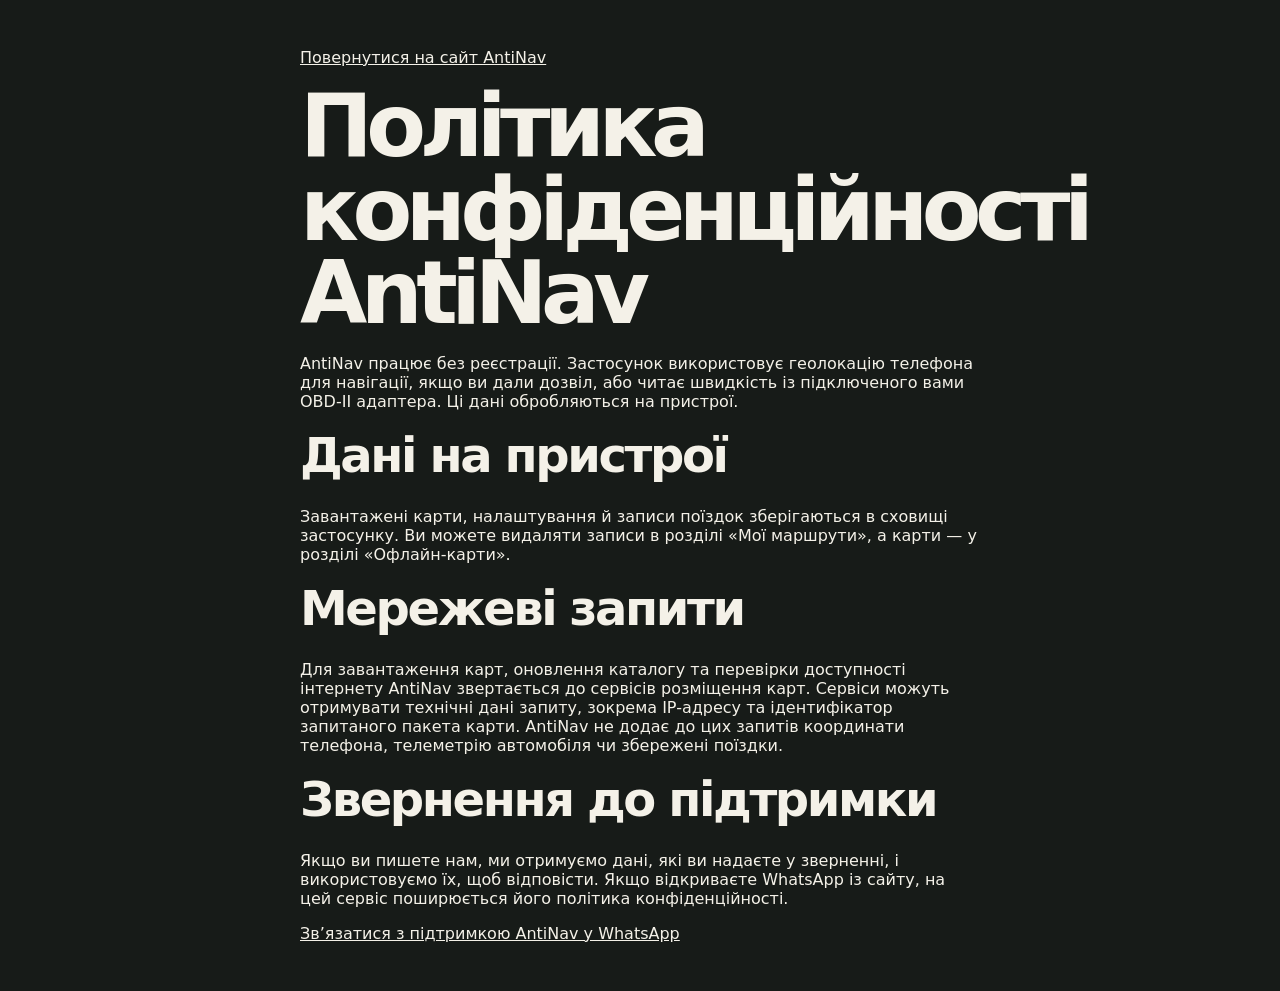
==== privacy.html @ 4d1f8fb7 "Publish AntiNav privacy policy" ====
<!doctype html>
<html lang="uk">
<head>
  <meta charset="utf-8">
  <meta name="viewport" content="width=device-width, initial-scale=1">
  <meta name="description" content="Як AntiNav використовує геолокацію, дані адаптера та збережені маршрути.">
  <title>Політика конфіденційності AntiNav</title>
  <link rel="stylesheet" href="site.css">
</head>
<body>
  <main style="max-width: 45rem; margin: 3rem auto; padding: 0 1.25rem;">
    <p><a href="./">Повернутися на сайт AntiNav</a></p>
    <h1>Політика конфіденційності AntiNav</h1>
    <p>AntiNav працює без реєстрації. Застосунок використовує геолокацію телефона для навігації, якщо ви дали дозвіл, або читає швидкість із підключеного вами OBD-II адаптера. Ці дані обробляються на пристрої.</p>
    <h2>Дані на пристрої</h2>
    <p>Завантажені карти, налаштування й записи поїздок зберігаються в сховищі застосунку. Ви можете видаляти записи в розділі «Мої маршрути», а карти — у розділі «Офлайн-карти».</p>
    <h2>Мережеві запити</h2>
    <p>Для завантаження карт, оновлення каталогу та перевірки доступності інтернету AntiNav звертається до сервісів розміщення карт. Сервіси можуть отримувати технічні дані запиту, зокрема IP-адресу та ідентифікатор запитаного пакета карти. AntiNav не додає до цих запитів координати телефона, телеметрію автомобіля чи збережені поїздки.</p>
    <h2>Звернення до підтримки</h2>
    <p>Якщо ви пишете нам, ми отримуємо дані, які ви надаєте у зверненні, і використовуємо їх, щоб відповісти. Якщо відкриваєте WhatsApp із сайту, на цей сервіс поширюється його політика конфіденційності.</p>
    <p><a href="https://wa.me/380972323660">Зв’язатися з підтримкою AntiNav у WhatsApp</a></p>
  </main>
</body>
</html>
---- site.css ----
:root {
  color-scheme: dark;
  --ink: #171b18;
  --panel: #232923;
  --line: #3c473c;
  --text: #f4f1e8;
  --muted: #c0c7bc;
  --accent: #ffae58;
  font-family: "Inter", system-ui, sans-serif;
  background: var(--ink);
  color: var(--text);
}
* { box-sizing: border-box; }
body { margin: 0; }
a { color: inherit; }
a:focus-visible { outline: 2px solid var(--accent); outline-offset: 5px; }
.shell { width: min(1120px, calc(100% - 64px)); margin-inline: auto; }
.top, .foot { display: flex; justify-content: space-between; align-items: center; gap: 20px; }
.top { min-height: 80px; border-bottom: 1px solid var(--line); }
.brand { display: inline-flex; align-items: center; gap: .5rem; font-size: 1.2rem; font-weight: 800; text-decoration: none; }
.marker { width: .9rem; height: 1rem; background: var(--accent); clip-path: polygon(50% 0, 100% 100%, 50% 73%, 0 100%); }
nav { display: flex; gap: clamp(16px, 4vw, 36px); }
nav a, .foot a { color: var(--muted); text-decoration: none; font-size: .9rem; }
nav a:hover, .foot a:hover, .small-link:hover { color: var(--accent); }
.hero { display: grid; grid-template-columns: 1fr .82fr; align-items: center; gap: 38px; padding: 54px 0 58px; }
.eyebrow { display: flex; align-items: center; gap: 9px; color: var(--muted); font-size: .8rem; font-weight: 650; letter-spacing: .12em; text-transform: uppercase; }
.eyebrow span { width: 7px; height: 7px; background: var(--accent); border-radius: 50%; }
h1 { margin: 18px 0; font-size: clamp(3rem, 6.8vw, 6.5rem); font-weight: 820; line-height: .96; letter-spacing: -.075em; }
h1 span { color: var(--accent); }
.lead { max-width: 470px; color: var(--muted); font-size: clamp(1rem, 1.8vw, 1.17rem); line-height: 1.68; margin: 22px 0 28px; }
.button { display: inline-flex; align-items: center; justify-content: space-between; gap: 22px; padding: .85rem 1.15rem; min-height: 48px; border-radius: 8px; text-decoration: none; font-weight: 750; transition: background-color .18s; }
.primary { background: var(--accent); color: #271707; }
.primary:hover { background: #ffc17f; }
.outline { border: 1px solid #657368; }
.outline:hover { background: #334035; }
.hero-actions { display: flex; flex-wrap: wrap; gap: 10px; }
.preview { margin: 0; min-height: 520px; padding: 27px; display: grid; place-items: center; align-content: center; border: 1px solid var(--line); border-radius: 18px; background: radial-gradient(ellipse at 50% 27%, #3c4b3d, transparent 75%), repeating-linear-gradient(135deg, transparent 0 22px, #a3b49c0c 22px 23px), #202720; }
.phone { width: min(100%, 220px); overflow: hidden; border-radius: 22px; border: 5px solid #111611; box-shadow: 0 20px 44px #0008, 0 0 0 1px #6c7865; }
.phone img { width: 100%; height: auto; display: block; }
figcaption { color: var(--muted); margin-top: 16px; font-size: .78rem; }
.section { padding: 42px 0; border-top: 1px solid var(--line); }
h2 { margin: 0 0 24px; font-size: clamp(1.85rem, 4vw, 3rem); letter-spacing: -.05em; }
h3 { margin: 0 0 10px; font-size: 1.15rem; }
.features, .cards { display: grid; gap: 16px; }
.features { grid-template-columns: repeat(3, 1fr); }
.features article, .card { padding: 23px; background: var(--panel); border: 1px solid var(--line); border-radius: 12px; }
.features p, .card p { color: var(--muted); line-height: 1.55; margin: 0; }
.cards { grid-template-columns: 1fr 1fr; }
.card { display: flex; flex-direction: column; align-items: flex-start; gap: 11px; }
.card h3 { margin: 0; font-size: 1.55rem; }
.card .version { font-size: .85rem; color: var(--accent); font-weight: 700; }
.card .button { margin-top: 7px; }
.small-link { font-size: .82rem; color: var(--muted); }
.foot { border-top: 1px solid var(--line); padding: 26px 0 38px; flex-wrap: wrap; }
.gallery-hint { margin: -12px 0 20px; color: var(--muted); }
.screenshot-link { cursor: zoom-in; }
.screenshots { display: grid; grid-template-columns: repeat(4, minmax(0, 1fr)); gap: 16px; }
.screenshots figure { margin: 0; min-width: 0; }
.screenshots a { display: block; overflow: hidden; border-radius: 13px; border: 1px solid var(--line); }
.screenshots a:hover { border-color: var(--accent); }
.screenshots img { display: block; width: 100%; height: auto; }
.screenshots figcaption { margin-top: 10px; font-size: .9rem; }
.guide { display: grid; grid-template-columns: minmax(200px, 1fr) minmax(0, 2fr); gap: 16px; }
.guide-steps { display: grid; align-content: start; gap: 8px; }
.guide button { cursor: pointer; font: inherit; }
.guide-steps button { min-height: 50px; padding: 12px 15px; border-radius: 8px; border: 1px solid var(--line); background: var(--panel); color: var(--muted); text-align: left; }
.guide-steps button[aria-pressed="true"] { color: var(--text); background: #332a20; border-color: var(--accent); }
.guide button:focus-visible { outline: 2px solid var(--accent); outline-offset: 3px; }
.guide-scene { overflow: hidden; border: 1px solid var(--line); border-radius: 12px; background: var(--panel); }
.guide-scene canvas { display: block; width: 100%; height: auto; background: #252e26; }
.guide-caption { padding: 15px 18px; display: flex; flex-wrap: wrap; align-items: center; gap: 8px 16px; }
.guide-caption p { flex: 1 1 15rem; margin: 0; color: var(--muted); line-height: 1.5; }
.replay { min-height: 44px; padding: 7px 0; border: 0; background: none; color: var(--accent); }
.replay[hidden] { display: none; }
#android, #iphone { scroll-margin-top: 16px; }
.screenshot-viewer {
  width: min(540px, calc(100% - 24px));
  max-height: calc(100dvh - 24px);
  padding: 0;
  border: 1px solid var(--line);
  border-radius: 14px;
  background: var(--panel);
  color: var(--text);
}
.screenshot-viewer::backdrop { background: #080b09e8; }
html:has(.screenshot-viewer[open]) { overflow: hidden; }
.viewer-header, .viewer-controls { display: flex; align-items: center; justify-content: space-between; gap: 12px; padding: 6px 12px; }
.viewer-header h2 { margin: 0; font-size: 1rem; letter-spacing: normal; }
.viewer-content button {
  min-width: 44px;
  min-height: 44px;
  padding: 0;
  border: 1px solid var(--line);
  border-radius: 8px;
  background: var(--ink);
  color: var(--text);
  font-family: inherit;
  font-size: 1.25rem;
  cursor: pointer;
}
.viewer-content button:hover { border-color: var(--accent); }
.viewer-content button:focus-visible { outline: 2px solid var(--accent); outline-offset: 2px; }
.viewer-image { display: grid; place-items: center; background: var(--ink); }
.viewer-image img { display: block; width: auto; height: auto; max-width: 100%; max-height: calc(100dvh - 150px); }
.viewer-count { color: var(--muted); font-size: .85rem; }
@media (max-width: 760px) {
  .shell { width: calc(100% - 36px); }
  .hero { grid-template-columns: 1fr; gap: 28px; padding: 32px 0 40px; }
  .preview { min-height: auto; padding: 24px; }
  .phone { width: min(100%, 182px); }
  .features, .cards { grid-template-columns: 1fr; }
  .section { padding: 32px 0; }
  .screenshots { grid-template-columns: repeat(2, minmax(0, 1fr)); gap: 16px 10px; }
  .guide { grid-template-columns: 1fr; }
  .guide-steps { grid-template-columns: repeat(2, minmax(0, 1fr)); }
}
@media (max-width: 420px) {
  .top, nav { gap: 12px; }
  nav a { font-size: .82rem; }
}
@media (prefers-reduced-motion: reduce) {
  .button { transition: none; }
}
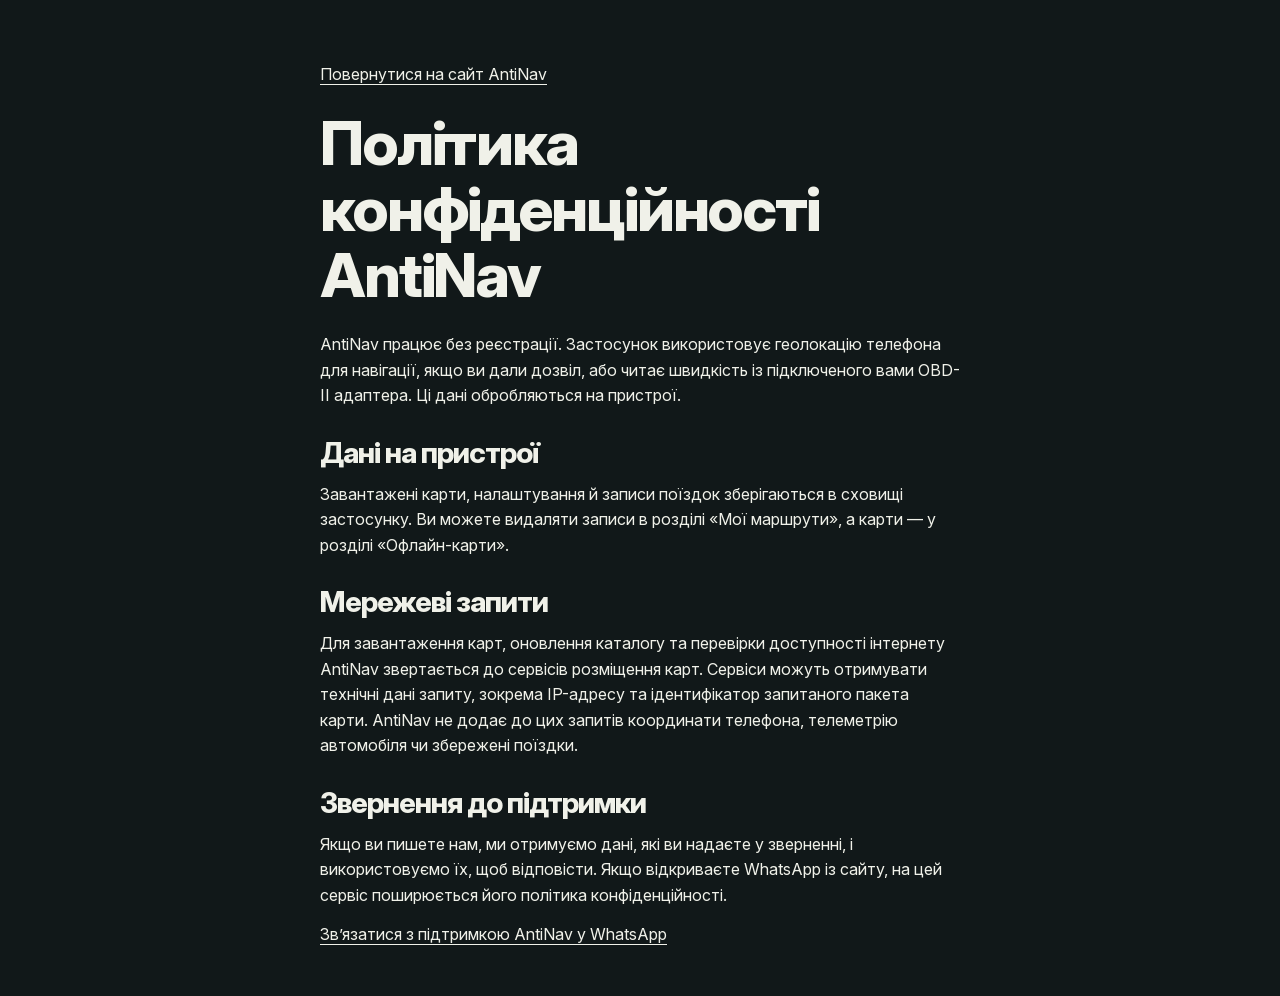
==== commit 6a90aa4e: "Redesign AntiNav website with onboarding, current screenshots and direct installs Explain all three " ====
--- a/privacy.html
+++ b/privacy.html
@@ -5,10 +5,10 @@
   <meta name="viewport" content="width=device-width, initial-scale=1">
   <meta name="description" content="Як AntiNav використовує геолокацію, дані адаптера та збережені маршрути.">
   <title>Політика конфіденційності AntiNav</title>
-  <link rel="stylesheet" href="site.css">
+  <link rel="stylesheet" href="site.css?v=3">
 </head>
 <body>
-  <main style="max-width: 45rem; margin: 3rem auto; padding: 0 1.25rem;">
+  <main class="legal">
     <p><a href="./">Повернутися на сайт AntiNav</a></p>
     <h1>Політика конфіденційності AntiNav</h1>
     <p>AntiNav працює без реєстрації. Застосунок використовує геолокацію телефона для навігації, якщо ви дали дозвіл, або читає швидкість із підключеного вами OBD-II адаптера. Ці дані обробляються на пристрої.</p>
--- a/site.css
+++ b/site.css
@@ -1,123 +1,215 @@
+@font-face {
+  font-family: Inter;
+  src: url("fonts/InterVariable.woff2") format("woff2");
+  font-weight: 100 900;
+  font-display: swap;
+}
+
 :root {
   color-scheme: dark;
-  --ink: #171b18;
-  --panel: #232923;
-  --line: #3c473c;
-  --text: #f4f1e8;
-  --muted: #c0c7bc;
-  --accent: #ffae58;
-  font-family: "Inter", system-ui, sans-serif;
+  --ink: #111819;
+  --surface: #1b2527;
+  --paper: #f0f1e9;
+  --muted: #b9c4c0;
+  --accent: #ffca73;
+  --border: #394647;
+  --ease: cubic-bezier(.22, 1, .36, 1);
+  --gutter: clamp(1.25rem, 5vw, 4.5rem);
+  font-family: Inter, system-ui, sans-serif;
   background: var(--ink);
-  color: var(--text);
-}
+  color: var(--paper);
+  scroll-behavior: smooth;
+}
+
 * { box-sizing: border-box; }
-body { margin: 0; }
-a { color: inherit; }
-a:focus-visible { outline: 2px solid var(--accent); outline-offset: 5px; }
-.shell { width: min(1120px, calc(100% - 64px)); margin-inline: auto; }
-.top, .foot { display: flex; justify-content: space-between; align-items: center; gap: 20px; }
-.top { min-height: 80px; border-bottom: 1px solid var(--line); }
-.brand { display: inline-flex; align-items: center; gap: .5rem; font-size: 1.2rem; font-weight: 800; text-decoration: none; }
-.marker { width: .9rem; height: 1rem; background: var(--accent); clip-path: polygon(50% 0, 100% 100%, 50% 73%, 0 100%); }
-nav { display: flex; gap: clamp(16px, 4vw, 36px); }
-nav a, .foot a { color: var(--muted); text-decoration: none; font-size: .9rem; }
-nav a:hover, .foot a:hover, .small-link:hover { color: var(--accent); }
-.hero { display: grid; grid-template-columns: 1fr .82fr; align-items: center; gap: 38px; padding: 54px 0 58px; }
-.eyebrow { display: flex; align-items: center; gap: 9px; color: var(--muted); font-size: .8rem; font-weight: 650; letter-spacing: .12em; text-transform: uppercase; }
-.eyebrow span { width: 7px; height: 7px; background: var(--accent); border-radius: 50%; }
-h1 { margin: 18px 0; font-size: clamp(3rem, 6.8vw, 6.5rem); font-weight: 820; line-height: .96; letter-spacing: -.075em; }
-h1 span { color: var(--accent); }
-.lead { max-width: 470px; color: var(--muted); font-size: clamp(1rem, 1.8vw, 1.17rem); line-height: 1.68; margin: 22px 0 28px; }
-.button { display: inline-flex; align-items: center; justify-content: space-between; gap: 22px; padding: .85rem 1.15rem; min-height: 48px; border-radius: 8px; text-decoration: none; font-weight: 750; transition: background-color .18s; }
-.primary { background: var(--accent); color: #271707; }
-.primary:hover { background: #ffc17f; }
-.outline { border: 1px solid #657368; }
-.outline:hover { background: #334035; }
-.hero-actions { display: flex; flex-wrap: wrap; gap: 10px; }
-.preview { margin: 0; min-height: 520px; padding: 27px; display: grid; place-items: center; align-content: center; border: 1px solid var(--line); border-radius: 18px; background: radial-gradient(ellipse at 50% 27%, #3c4b3d, transparent 75%), repeating-linear-gradient(135deg, transparent 0 22px, #a3b49c0c 22px 23px), #202720; }
-.phone { width: min(100%, 220px); overflow: hidden; border-radius: 22px; border: 5px solid #111611; box-shadow: 0 20px 44px #0008, 0 0 0 1px #6c7865; }
-.phone img { width: 100%; height: auto; display: block; }
-figcaption { color: var(--muted); margin-top: 16px; font-size: .78rem; }
-.section { padding: 42px 0; border-top: 1px solid var(--line); }
-h2 { margin: 0 0 24px; font-size: clamp(1.85rem, 4vw, 3rem); letter-spacing: -.05em; }
-h3 { margin: 0 0 10px; font-size: 1.15rem; }
-.features, .cards { display: grid; gap: 16px; }
-.features { grid-template-columns: repeat(3, 1fr); }
-.features article, .card { padding: 23px; background: var(--panel); border: 1px solid var(--line); border-radius: 12px; }
-.features p, .card p { color: var(--muted); line-height: 1.55; margin: 0; }
-.cards { grid-template-columns: 1fr 1fr; }
-.card { display: flex; flex-direction: column; align-items: flex-start; gap: 11px; }
-.card h3 { margin: 0; font-size: 1.55rem; }
-.card .version { font-size: .85rem; color: var(--accent); font-weight: 700; }
-.card .button { margin-top: 7px; }
-.small-link { font-size: .82rem; color: var(--muted); }
-.foot { border-top: 1px solid var(--line); padding: 26px 0 38px; flex-wrap: wrap; }
-.gallery-hint { margin: -12px 0 20px; color: var(--muted); }
-.screenshot-link { cursor: zoom-in; }
-.screenshots { display: grid; grid-template-columns: repeat(4, minmax(0, 1fr)); gap: 16px; }
-.screenshots figure { margin: 0; min-width: 0; }
-.screenshots a { display: block; overflow: hidden; border-radius: 13px; border: 1px solid var(--line); }
-.screenshots a:hover { border-color: var(--accent); }
-.screenshots img { display: block; width: 100%; height: auto; }
-.screenshots figcaption { margin-top: 10px; font-size: .9rem; }
-.guide { display: grid; grid-template-columns: minmax(200px, 1fr) minmax(0, 2fr); gap: 16px; }
-.guide-steps { display: grid; align-content: start; gap: 8px; }
-.guide button { cursor: pointer; font: inherit; }
-.guide-steps button { min-height: 50px; padding: 12px 15px; border-radius: 8px; border: 1px solid var(--line); background: var(--panel); color: var(--muted); text-align: left; }
-.guide-steps button[aria-pressed="true"] { color: var(--text); background: #332a20; border-color: var(--accent); }
-.guide button:focus-visible { outline: 2px solid var(--accent); outline-offset: 3px; }
-.guide-scene { overflow: hidden; border: 1px solid var(--line); border-radius: 12px; background: var(--panel); }
-.guide-scene canvas { display: block; width: 100%; height: auto; background: #252e26; }
-.guide-caption { padding: 15px 18px; display: flex; flex-wrap: wrap; align-items: center; gap: 8px 16px; }
-.guide-caption p { flex: 1 1 15rem; margin: 0; color: var(--muted); line-height: 1.5; }
-.replay { min-height: 44px; padding: 7px 0; border: 0; background: none; color: var(--accent); }
-.replay[hidden] { display: none; }
-#android, #iphone { scroll-margin-top: 16px; }
-.screenshot-viewer {
-  width: min(540px, calc(100% - 24px));
-  max-height: calc(100dvh - 24px);
-  padding: 0;
-  border: 1px solid var(--line);
-  border-radius: 14px;
-  background: var(--panel);
-  color: var(--text);
-}
-.screenshot-viewer::backdrop { background: #080b09e8; }
-html:has(.screenshot-viewer[open]) { overflow: hidden; }
-.viewer-header, .viewer-controls { display: flex; align-items: center; justify-content: space-between; gap: 12px; padding: 6px 12px; }
-.viewer-header h2 { margin: 0; font-size: 1rem; letter-spacing: normal; }
-.viewer-content button {
-  min-width: 44px;
-  min-height: 44px;
-  padding: 0;
-  border: 1px solid var(--line);
-  border-radius: 8px;
-  background: var(--ink);
-  color: var(--text);
-  font-family: inherit;
-  font-size: 1.25rem;
-  cursor: pointer;
-}
-.viewer-content button:hover { border-color: var(--accent); }
-.viewer-content button:focus-visible { outline: 2px solid var(--accent); outline-offset: 2px; }
-.viewer-image { display: grid; place-items: center; background: var(--ink); }
-.viewer-image img { display: block; width: auto; height: auto; max-width: 100%; max-height: calc(100dvh - 150px); }
-.viewer-count { color: var(--muted); font-size: .85rem; }
-@media (max-width: 760px) {
-  .shell { width: calc(100% - 36px); }
-  .hero { grid-template-columns: 1fr; gap: 28px; padding: 32px 0 40px; }
-  .preview { min-height: auto; padding: 24px; }
-  .phone { width: min(100%, 182px); }
-  .features, .cards { grid-template-columns: 1fr; }
-  .section { padding: 32px 0; }
-  .screenshots { grid-template-columns: repeat(2, minmax(0, 1fr)); gap: 16px 10px; }
-  .guide { grid-template-columns: 1fr; }
-  .guide-steps { grid-template-columns: repeat(2, minmax(0, 1fr)); }
-}
-@media (max-width: 420px) {
-  .top, nav { gap: 12px; }
-  nav a { font-size: .82rem; }
-}
+body { margin: 0; color: var(--paper); background: var(--ink); line-height: 1.6; }
+body:has(dialog[open]) { overflow: hidden; }
+a { color: inherit; text-underline-offset: .23em; }
+button { font: inherit; color: inherit; cursor: pointer; }
+img { display: block; max-width: 100%; }
+[hidden] { display: none !important; }
+::selection { color: var(--ink); background: var(--accent); }
+:focus-visible { outline: 3px solid #f39a38; outline-offset: 4px; }
+h1, h2, h3 { margin: 0; line-height: 1.08; text-wrap: balance; letter-spacing: -.035em; }
+h1 { font-size: clamp(2.5rem, 6.3vw, 6rem); font-weight: 790; }
+h2 { font-size: clamp(2.1rem, 4.35vw, 4rem); font-weight: 760; }
+h3 { font-size: clamp(1.32rem, 2.14vw, 2rem); font-weight: 720; }
+p { margin: .85rem 0 0; }
+section[id], article[id], details[id] { scroll-margin-top: 5.75rem; }
+
+.wrap { width: min(100%, 85rem); margin-inline: auto; padding-inline: var(--gutter); }
+.section { padding-block: clamp(4rem, 8vw, 7.25rem); }
+.section-head { margin-bottom: clamp(1.65rem, 4vw, 3.1rem); }
+.section-head p { max-width: 48rem; font-size: clamp(1rem, 1.7vw, 1.15rem); color: var(--muted); }
+.skip { position: fixed; z-index: 5; inset: .75rem auto auto 1rem; padding: .7rem 1rem; background: var(--accent); color: var(--ink); translate: 0 -160%; }
+.skip:focus { translate: 0; }
+
+.top { position: sticky; inset-block-start: 0; z-index: 4; background: var(--ink); border-bottom: 1px solid var(--border); }
+.top-inner { min-height: 4.65rem; display: flex; justify-content: space-between; gap: 1rem; align-items: center; }
+.brand { display: inline-flex; align-items: center; gap: .65rem; font-size: 1.28rem; font-weight: 800; letter-spacing: -.03em; text-decoration: none; width: fit-content; }
+.brand img { border-radius: .5rem; object-fit: cover; }
+nav { display: flex; gap: clamp(1rem, 3vw, 2.5rem); align-items: center; }
+nav a { color: var(--muted); display: inline-flex; min-height: 2.75rem; align-items: center; font-size: .91rem; font-weight: 650; text-decoration: none; }
+nav a:hover { color: var(--paper); text-decoration: underline; }
+.button { display: inline-flex; justify-content: center; align-items: center; min-height: 2.95rem; padding: .65rem 1.05rem; border: 1px solid transparent; border-radius: .6rem; text-decoration: none; font-size: .94rem; font-weight: 750; line-height: 1.3; text-align: center; transition: background-color 170ms, color 170ms, transform 170ms var(--ease), border-color 170ms; }
+.button:active { transform: scale(.97); }
+.primary { background: var(--accent); color: #201b14; }
+.primary:hover { background: #ffe0a4; }
+.top-action, .outline { background: transparent; color: var(--paper); border-color: #6d7b78; }
+.top-action:hover, .outline:hover { background: #2a393b; border-color: #c2cac3; }
+.text-action { display: inline-flex; align-items: center; min-height: 2.75rem; gap: .6rem; font-weight: 700; }
+.text-action:hover { color: var(--accent); }
+
+.hero { position: relative; isolation: isolate; overflow: clip; border-bottom: 1px solid var(--border); }
+.hero-inner { min-height: min(53rem, calc(100svh - 4.65rem)); display: grid; grid-template-columns: minmax(0, 1.1fr) minmax(0, .9fr); align-items: center; padding-block: clamp(2rem, 6vw, 5rem); gap: clamp(1.25rem, 4vw, 4rem); }
+.hero-copy { z-index: 1; }
+.hero-copy h1 { max-width: 11ch; }
+.hero-lead { max-width: 36rem; margin-top: 1.35rem; color: var(--muted); font-size: clamp(1rem, 1.7vw, 1.2rem); }
+.hero-note { color: var(--muted); margin-top: 1.45rem; font-size: .88rem; }
+.actions { display: flex; flex-wrap: wrap; align-items: center; gap: .55rem 1.4rem; margin-top: 1.7rem; }
+.actions .button { min-height: 3.25rem; }
+.hero-art { position: relative; display: grid; align-items: center; justify-items: center; min-width: 0; }
+.hero-map { position: absolute; inset: 1% -20% 1% -25%; background: linear-gradient(90deg, var(--ink), transparent 32%, transparent 78%, var(--ink)), linear-gradient(var(--ink), transparent 33%, var(--ink)), url("screens/road.png") center 44% / 95% auto; opacity: .34; border-radius: 20%; z-index: -1; }
+.phone { display: block; width: fit-content; background: #080c0c; padding: .4rem; border-radius: 1.75rem; text-decoration: none; box-shadow: 0 16px 34px #0007; transition: transform 210ms var(--ease); max-width: 100%; }
+.phone:hover { transform: translateY(-3px); }
+.phone img { width: auto; height: auto; max-width: 100%; object-fit: contain; border-radius: 1.35rem; }
+.main-phone img { height: clamp(27rem, 68svh, 39rem); max-height: 75vw; }
+[data-enter] { animation: enter 600ms var(--ease) both; }
+.hero-art[data-enter] { animation-delay: 70ms; }
+@keyframes enter { from { opacity: .3; transform: translateY(13px); } }
+
+.modes, .faq { background: var(--paper); color: var(--ink); color-scheme: light; --muted: #40504a; }
+.mode-layout, .guide-layout { display: grid; grid-template-columns: minmax(13rem, .36fr) minmax(0, .64fr); gap: clamp(1.1rem, 4vw, 4rem); align-items: start; }
+[data-switcher]:not([data-enhanced]) { grid-template-columns: 1fr; }
+[data-switcher]:not([data-enhanced]) .switch-list { display: none; }
+.switch-list { display: grid; gap: .35rem; }
+.switch-list button { display: flex; align-items: center; gap: .85rem; width: 100%; min-height: 3.65rem; padding: .75rem .85rem; text-align: start; border: 1px solid transparent; border-bottom-color: #cad0c8; border-radius: .55rem; background: transparent; font-weight: 750; line-height: 1.3; transition: background-color 170ms, color 170ms; }
+.switch-list button:hover { background: #e0e5db; }
+.switch-list button[aria-selected="true"] { background: #1c2929; border-color: #1c2929; color: #f5f7ed; }
+.switch-list small { display: block; margin-top: .25rem; font-size: .81rem; font-weight: 500; }
+.mode-index, .platform-index { color: #596863; font-size: .78rem; font-weight: 720; font-variant-numeric: tabular-nums; }
+.switch-list button[aria-selected="true"] .mode-index { color: var(--accent); }
+.mode-panel, .guide-panel { padding-block: .55rem; }
+.mode-panel + .mode-panel, .guide-panel + .guide-panel { margin-top: 1.4rem; }
+[data-enhanced] .mode-panel, [data-enhanced] .guide-panel { margin-top: 0; }
+.mode-panel ol { margin: 1rem 0; padding-inline-start: 1.35rem; }
+.mode-panel li { padding-inline-start: .25rem; margin-block: .55rem; max-width: 62ch; }
+.mode-note { color: var(--muted); max-width: 62ch; }
+.practice { display: grid; grid-template-columns: 1fr 1fr; gap: 1.5rem 3.5rem; align-items: center; margin-top: clamp(2.25rem, 6vw, 4.4rem); padding: clamp(1.15rem, 3vw, 2.4rem); background: #dfe7dc; border-radius: .9rem; }
+.practice p { color: #374841; margin-top: .5rem; }
+.exercise { border-inline-start: 1px solid #a6b6a9; padding-inline-start: clamp(1rem, 3vw, 2rem); }
+.exercise-status { min-height: 3.1em; }
+.exercise-track { position: relative; display: none; justify-content: space-between; align-items: center; margin: .65rem .35rem; height: .8rem; }
+.exercise[data-active] .exercise-track { display: flex; }
+.exercise-track::before, .exercise-track span { content: ""; position: absolute; inset-inline: 0; height: 2px; background: #97a79a; }
+.exercise-track span { background: #246759; transform: scaleX(var(--progress, 0)); transform-origin: left; transition: transform 420ms var(--ease); }
+.exercise-track i { z-index: 1; width: .65rem; height: .65rem; border-radius: 50%; background: #dfe7dc; border: 2px solid #547366; }
+.exercise-track i[aria-current] { background: #246759; border-color: #246759; }
+.light-button { background: transparent; color: #20362f; border-color: #5e7369; margin-top: .65rem; }
+.light-button:hover { background: #cfdcd1; }
+
+.guide { background: #1a2426; }
+.guide-list button { border-bottom-color: #495958; }
+.guide-list button:hover { background: #283939; }
+.guide-list button[aria-selected="true"] { background: #32433f; border-color: #50645f; }
+.guide-list .mode-index, .platform-index { color: var(--muted); }
+.guide-panel { display: grid; grid-template-columns: minmax(0, 1fr) auto; align-items: center; gap: clamp(1.05rem, 3vw, 2rem); }
+.guide-panel p, .gallery-help { color: var(--muted); }
+.guide-phone img { height: clamp(15rem, 39vw, 25rem); }
+.gallery-help { font-size: .83rem; text-align: end; margin-top: 1.4rem; }
+.download .section-head { max-width: 50rem; }
+.download-rows { border-top: 1px solid var(--border); }
+.download-rows article { display: grid; grid-template-columns: minmax(9rem, .85fr) minmax(13rem, 1.55fr) minmax(12rem, .9fr); align-items: center; gap: 1rem 2rem; border-bottom: 1px solid var(--border); padding-block: 1.35rem; }
+.platform { display: flex; align-items: center; gap: .85rem; }
+.download-copy p { margin: 0; color: var(--muted); }
+.download-copy #android-version { font-weight: 740; color: var(--paper); margin-bottom: .25rem; }
+
+.faq-layout { display: grid; grid-template-columns: .75fr 1.25fr; gap: clamp(1.5rem, 5vw, 5rem); }
+.faq-layout p { color: var(--muted); }
+.faq-layout .text-action:hover { color: #344a3c; }
+.faq-list { border-top: 1px solid #b8c4b9; }
+details { border-bottom: 1px solid #b8c4b9; }
+summary { cursor: pointer; min-height: 3.55rem; padding: .95rem 0; font-weight: 720; line-height: 1.4; }
+details p { margin: 0 0 1.15rem; max-width: 65ch; }
+.footer { background: var(--ink); }
+.footer-inner { display: flex; flex-wrap: wrap; align-items: center; gap: 1rem 1.8rem; padding-block: 1.7rem; }
+.footer-inner a:not(.brand) { font-size: .83rem; color: var(--muted); text-decoration: none; }
+.footer-inner a:hover { text-decoration: underline; }
+.legal { width: min(100%, 48rem); margin: 0 auto; padding: 3rem var(--gutter); overflow-wrap: anywhere; }
+.legal h1 { margin-block: 1.5rem; font-size: clamp(2rem, 5.5vw, 3.8rem); }
+.legal h2 { margin-top: 1.75rem; font-size: clamp(1.3rem, 3vw, 1.8rem); }
+
+.screenshot-viewer { width: min(94vw, 42rem); max-height: 95dvh; padding: 0; color: var(--paper); background: var(--surface); border: 1px solid #657572; border-radius: .9rem; }
+.screenshot-viewer::backdrop { background: #070b0be6; }
+.viewer-content { display: grid; grid-template-rows: auto minmax(0, 1fr) auto; height: min(52rem, 91dvh); padding: .65rem 1rem; }
+.viewer-header, .viewer-controls { display: flex; align-items: center; gap: .75rem; }
+.viewer-header { justify-content: space-between; }
+.viewer-header h2 { font-size: clamp(1.0rem, 4vw, 1.4rem); }
+.viewer-header button, .viewer-controls button { min-width: 2.75rem; min-height: 2.75rem; background: transparent; border: 1px solid #6d7b78; border-radius: .55rem; font-weight: 720; font-size: 1.3rem; }
+.viewer-header button:hover, .viewer-controls button:hover { background: #354747; }
+.viewer-image { display: grid; place-items: center; overflow: hidden; padding-block: .45rem; }
+.viewer-image img { width: 100%; height: 100%; min-height: 0; object-fit: contain; }
+.viewer-controls { justify-content: center; }
+.viewer-count { color: var(--muted); min-width: 4rem; text-align: center; font-variant-numeric: tabular-nums; }
+
+@media (max-width: 62rem) {
+  .hero-inner { gap: 1.25rem; }
+  .guide-panel { grid-template-columns: minmax(0, 1fr) auto; }
+}
+
+@media (max-width: 48rem) {
+  nav a:last-child { display: none; }
+  .hero-inner { min-height: auto; grid-template-columns: 1fr .8fr; padding-block: 3rem; }
+  .main-phone img { height: min(58vw, 32rem); }
+  .hero-note { font-size: .8rem; }
+  .mode-layout, .guide-layout { grid-template-columns: 1fr; gap: 1.45rem; }
+  .switch-list { grid-template-columns: repeat(3, minmax(0, 1fr)); }
+  .switch-list button { display: block; border: 1px solid #b7c2b8; padding: .6rem; font-size: .88rem; }
+  .guide-list { grid-template-columns: repeat(2, minmax(0, 1fr)); }
+  .guide-list button { border-color: #657773; }
+  .switch-list .mode-index { display: block; margin-bottom: .25rem; }
+  .guide-list .mode-index { display: inline; margin-right: .5rem; }
+  .download-rows article { grid-template-columns: minmax(0, 1fr) auto; }
+  .download-copy { grid-column: 1; }
+  .download-rows .button { grid-column: 2; grid-row: 1 / span 2; }
+  .faq-layout { grid-template-columns: 1fr; }
+}
+
+@media (max-width: 37rem) {
+  .top-inner { min-height: 3.8rem; gap: 0 .5rem; flex-wrap: wrap; padding-top: .45rem; }
+  .top nav { order: 3; width: 100%; gap: 1.3rem; }
+  .top nav a { min-height: 2.75rem; font-size: .84rem; }
+  .top nav a:last-child { display: inline-flex; }
+  section[id], article[id], details[id] { scroll-margin-top: 6.4rem; }
+  .top-action { min-height: 2.65rem; font-size: .84rem; }
+  .brand { font-size: 1.18rem; }
+  .hero-inner { grid-template-columns: 1fr; gap: 2rem; padding-block: 2.65rem 3.4rem; }
+  .hero-copy h1 { max-width: 13ch; font-size: clamp(2.45rem, 10vw, 3.65rem); }
+  .hero-lead { margin-top: 1rem; }
+  .actions { margin-top: 1.25rem; }
+  .hero-note { margin-top: .75rem; }
+  .hero-art { justify-self: stretch; }
+  .main-phone img { height: min(96vw, 26rem); max-height: none; }
+  .hero-map { inset: 0 -13% 0; }
+  .practice { grid-template-columns: 1fr; }
+  .exercise { border-inline-start: 0; border-top: 1px solid #a6b6a9; padding: .6rem 0 0; }
+  .exercise-status { min-height: 0; }
+  .switch-list button small { font-size: .72rem; }
+  .guide-panel { grid-template-columns: 1fr; }
+  .guide-phone { justify-self: center; }
+  .guide-phone img { height: min(94vw, 23rem); }
+  .gallery-help { text-align: start; }
+  .download-rows article { grid-template-columns: minmax(0, 1fr); gap: .7rem; }
+  .download-rows .button { grid-area: auto; justify-self: start; }
+}
+
+@media (max-width: 22rem) {
+  .modes .switch-list { grid-template-columns: 1fr; }
+  .modes .switch-list button { display: flex; min-height: 2.9rem; }
+  .modes .switch-list .mode-index { margin-bottom: 0; }
+}
+
 @media (prefers-reduced-motion: reduce) {
-  .button { transition: none; }
-}
+  :root { scroll-behavior: auto; }
+  *, *::before, *::after { animation-duration: .01ms !important; transition-duration: .01ms !important; }
+}
